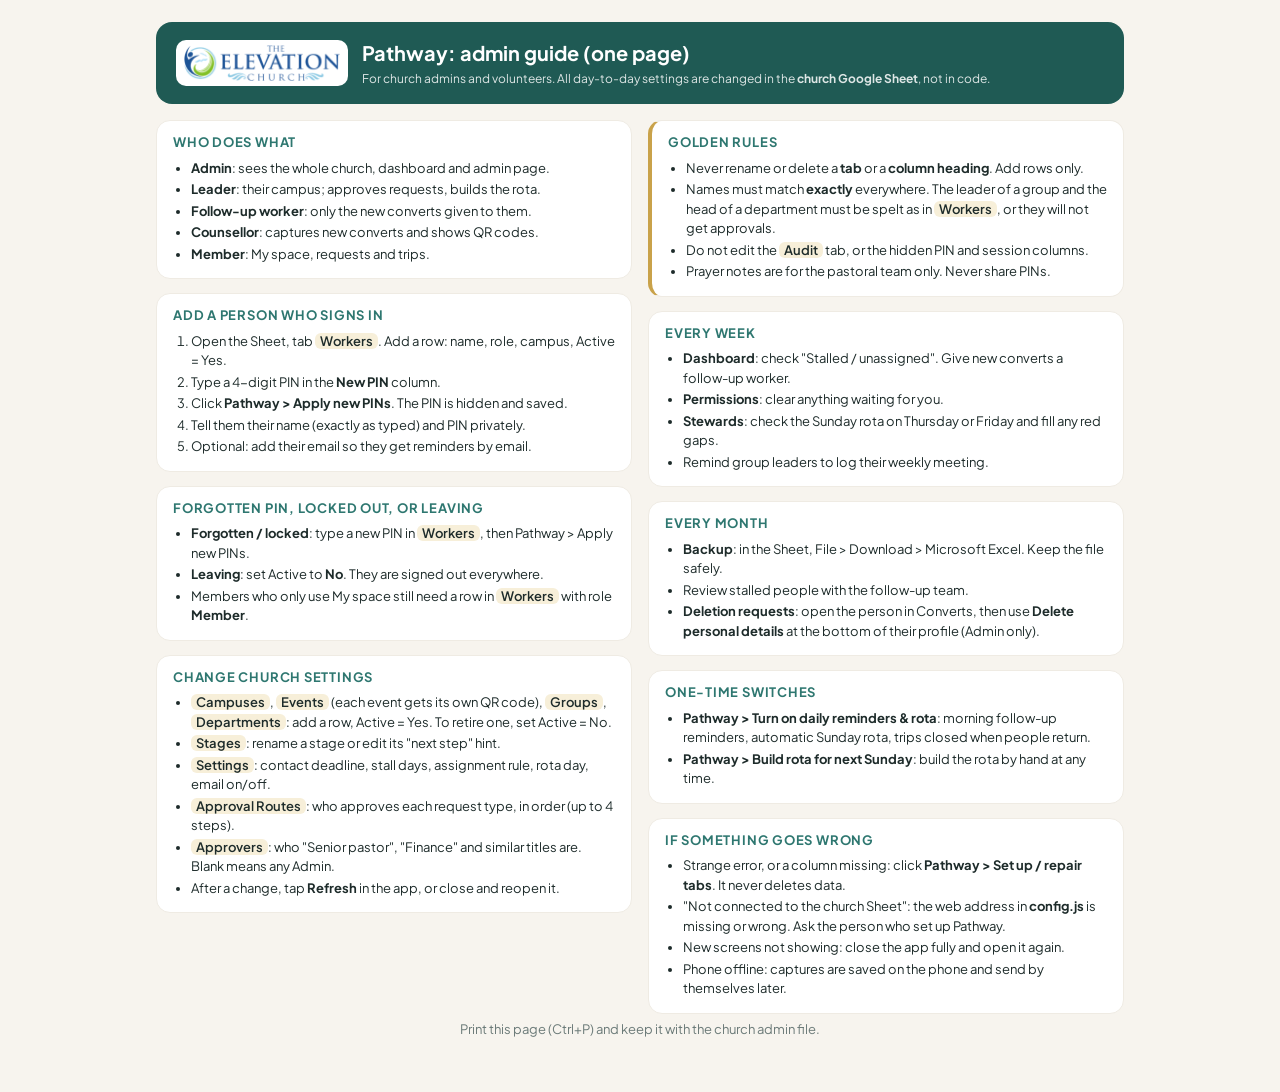
==== guide.html @ 30faadc1 "Add files via upload" ====
<!doctype html>
<html lang="en"><head><meta charset="utf-8"><meta name="viewport" content="width=device-width,initial-scale=1">
<title>Pathway admin guide</title>
<link href="https://fonts.googleapis.com/css2?family=Plus+Jakarta+Sans:wght@400;600;700;800&display=swap" rel="stylesheet">
<style>
:root{--teal:#2E7770;--teal-d:#1F5A54;--gold:#C9A24A;--gold-l:#F7EFD9;--bg:#F7F4EE;--ink:#1D2B2A;--muted:#6B7A78;--line:#E7E2D8}
*{box-sizing:border-box}body{margin:0;background:var(--bg);color:var(--ink);font:13px/1.5 "Plus Jakarta Sans",system-ui,sans-serif}
.page{max-width:1000px;margin:0 auto;padding:22px 16px 40px}
header{display:flex;gap:14px;align-items:center;background:var(--teal-d);color:#fff;border-radius:16px;padding:16px 20px;margin-bottom:16px}
header img{height:46px;background:#fff;border-radius:10px;padding:5px 8px}header h1{margin:0;font-size:20px}header p{margin:2px 0 0;opacity:.85;font-size:12px}
.cols{columns:2 320px;column-gap:16px}
.box{break-inside:avoid;background:#fff;border:1px solid #EFEBE3;border-radius:14px;padding:12px 16px;margin:0 0 14px}
h2{font-size:13px;margin:0 0 6px;color:var(--teal);text-transform:uppercase;letter-spacing:.06em}
ol,ul{margin:0;padding-left:18px}li{margin:2px 0}b{font-weight:700}.tab{background:var(--gold-l);border-radius:6px;padding:0 5px;font-weight:600;white-space:nowrap}
.warn{border-left:4px solid var(--gold)}.muted{color:var(--muted)}
@media print{body{background:#fff;font-size:10.5px}.page{padding:0}.box{border-color:#ddd;padding:8px 12px;margin-bottom:8px}header{padding:10px 14px;margin-bottom:10px}@page{margin:10mm}}
</style></head><body><div class="page">
<header><img src="img/logo-full.png" alt=""><div><h1>Pathway: admin guide (one page)</h1><p>For church admins and volunteers. All day-to-day settings are changed in the <b>church Google Sheet</b>, not in code.</p></div></header>
<div class="cols">
<div class="box"><h2>Who does what</h2><ul>
<li><b>Admin</b>: sees the whole church, dashboard and admin page.</li>
<li><b>Leader</b>: their campus; approves requests, builds the rota.</li>
<li><b>Follow-up worker</b>: only the new converts given to them.</li>
<li><b>Counsellor</b>: captures new converts and shows QR codes.</li>
<li><b>Member</b>: My space, requests and trips.</li></ul></div>
<div class="box"><h2>Add a person who signs in</h2><ol>
<li>Open the Sheet, tab <span class="tab">Workers</span>. Add a row: name, role, campus, Active = Yes.</li>
<li>Type a 4-digit PIN in the <b>New PIN</b> column.</li>
<li>Click <b>Pathway &gt; Apply new PINs</b>. The PIN is hidden and saved.</li>
<li>Tell them their name (exactly as typed) and PIN privately.</li>
<li>Optional: add their email so they get reminders by email.</li></ol></div>
<div class="box"><h2>Forgotten PIN, locked out, or leaving</h2><ul>
<li><b>Forgotten / locked</b>: type a new PIN in <span class="tab">Workers</span>, then Pathway &gt; Apply new PINs.</li>
<li><b>Leaving</b>: set Active to <b>No</b>. They are signed out everywhere.</li>
<li>Members who only use My space still need a row in <span class="tab">Workers</span> with role <b>Member</b>.</li></ul></div>
<div class="box"><h2>Change church settings</h2><ul>
<li><span class="tab">Campuses</span>, <span class="tab">Events</span> (each event gets its own QR code), <span class="tab">Groups</span>, <span class="tab">Departments</span>: add a row, Active = Yes. To retire one, set Active = No.</li>
<li><span class="tab">Stages</span>: rename a stage or edit its "next step" hint.</li>
<li><span class="tab">Settings</span>: contact deadline, stall days, assignment rule, rota day, email on/off.</li>
<li><span class="tab">Approval Routes</span>: who approves each request type, in order (up to 4 steps).</li>
<li><span class="tab">Approvers</span>: who "Senior pastor", "Finance" and similar titles are. Blank means any Admin.</li>
<li>After a change, tap <b>Refresh</b> in the app, or close and reopen it.</li></ul></div>
<div class="box warn"><h2>Golden rules</h2><ul>
<li>Never rename or delete a <b>tab</b> or a <b>column heading</b>. Add rows only.</li>
<li>Names must match <b>exactly</b> everywhere. The leader of a group and the head of a department must be spelt as in <span class="tab">Workers</span>, or they will not get approvals.</li>
<li>Do not edit the <span class="tab">Audit</span> tab, or the hidden PIN and session columns.</li>
<li>Prayer notes are for the pastoral team only. Never share PINs.</li></ul></div>
<div class="box"><h2>Every week</h2><ul>
<li><b>Dashboard</b>: check "Stalled / unassigned". Give new converts a follow-up worker.</li>
<li><b>Permissions</b>: clear anything waiting for you.</li>
<li><b>Stewards</b>: check the Sunday rota on Thursday or Friday and fill any red gaps.</li>
<li>Remind group leaders to log their weekly meeting.</li></ul></div>
<div class="box"><h2>Every month</h2><ul>
<li><b>Backup</b>: in the Sheet, File &gt; Download &gt; Microsoft Excel. Keep the file safely.</li>
<li>Review stalled people with the follow-up team.</li>
<li><b>Deletion requests</b>: open the person in Converts, then use <b>Delete personal details</b> at the bottom of their profile (Admin only).</li></ul></div>
<div class="box"><h2>One-time switches</h2><ul>
<li><b>Pathway &gt; Turn on daily reminders &amp; rota</b>: morning follow-up reminders, automatic Sunday rota, trips closed when people return.</li>
<li><b>Pathway &gt; Build rota for next Sunday</b>: build the rota by hand at any time.</li></ul></div>
<div class="box"><h2>If something goes wrong</h2><ul>
<li>Strange error, or a column missing: click <b>Pathway &gt; Set up / repair tabs</b>. It never deletes data.</li>
<li>"Not connected to the church Sheet": the web address in <b>config.js</b> is missing or wrong. Ask the person who set up Pathway.</li>
<li>New screens not showing: close the app fully and open it again.</li>
<li>Phone offline: captures are saved on the phone and send by themselves later.</li></ul></div>
</div>
<p class="muted" style="text-align:center;margin-top:6px">Print this page (Ctrl+P) and keep it with the church admin file.</p>
</div></body></html>
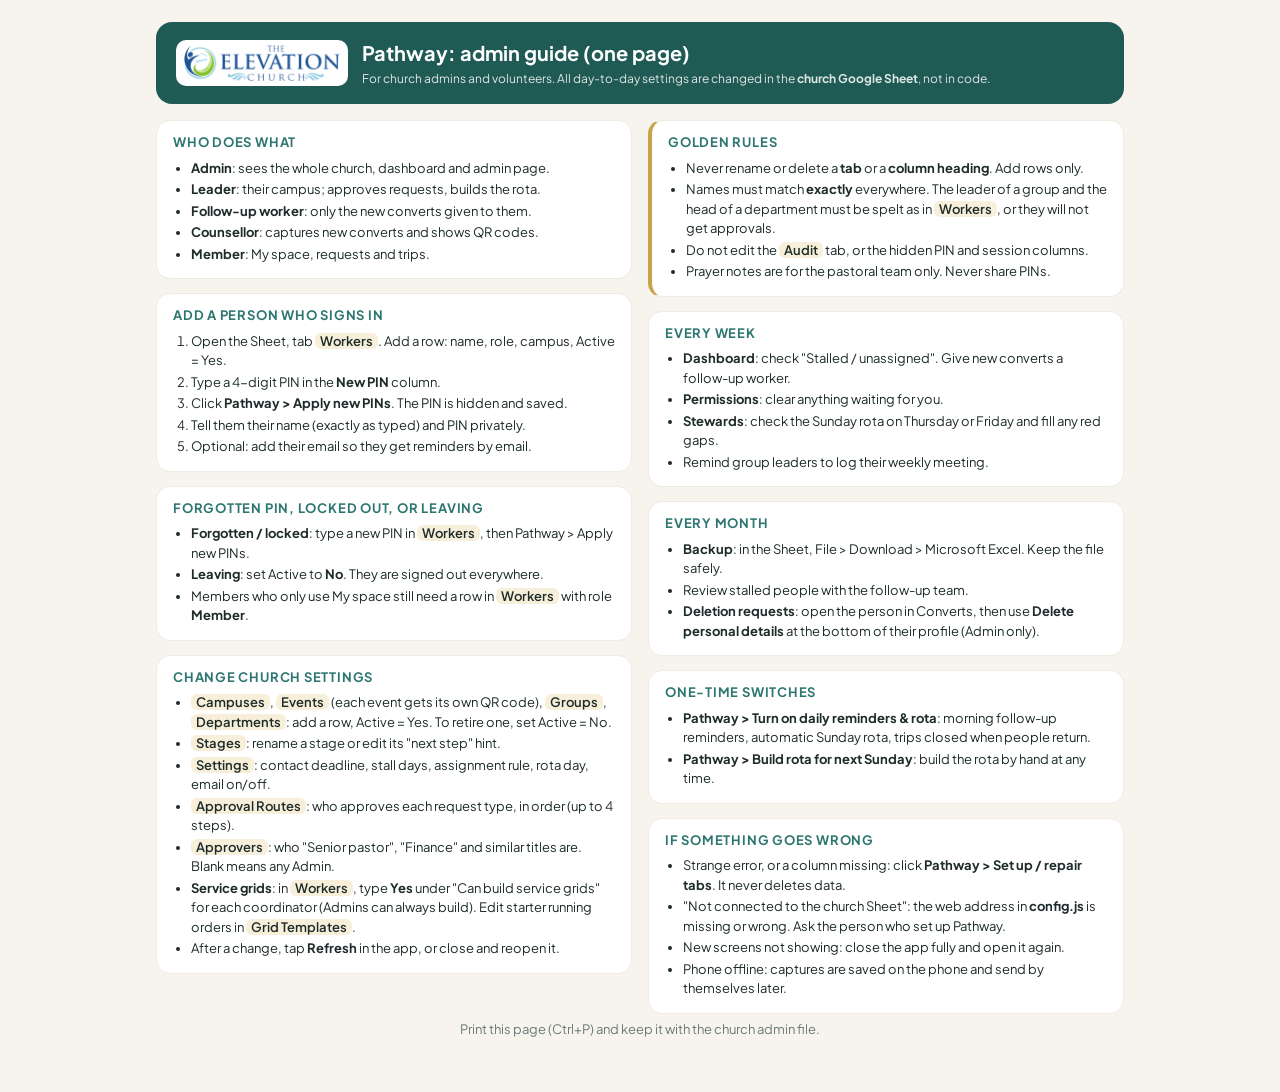
==== commit c48dbaea: "Add files via upload" ====
--- a/guide.html
+++ b/guide.html
@@ -39,6 +39,7 @@
 <li><span class="tab">Settings</span>: contact deadline, stall days, assignment rule, rota day, email on/off.</li>
 <li><span class="tab">Approval Routes</span>: who approves each request type, in order (up to 4 steps).</li>
 <li><span class="tab">Approvers</span>: who "Senior pastor", "Finance" and similar titles are. Blank means any Admin.</li>
+<li><b>Service grids</b>: in <span class="tab">Workers</span>, type <b>Yes</b> under "Can build service grids" for each coordinator (Admins can always build). Edit starter running orders in <span class="tab">Grid Templates</span>.</li>
 <li>After a change, tap <b>Refresh</b> in the app, or close and reopen it.</li></ul></div>
 <div class="box warn"><h2>Golden rules</h2><ul>
 <li>Never rename or delete a <b>tab</b> or a <b>column heading</b>. Add rows only.</li>
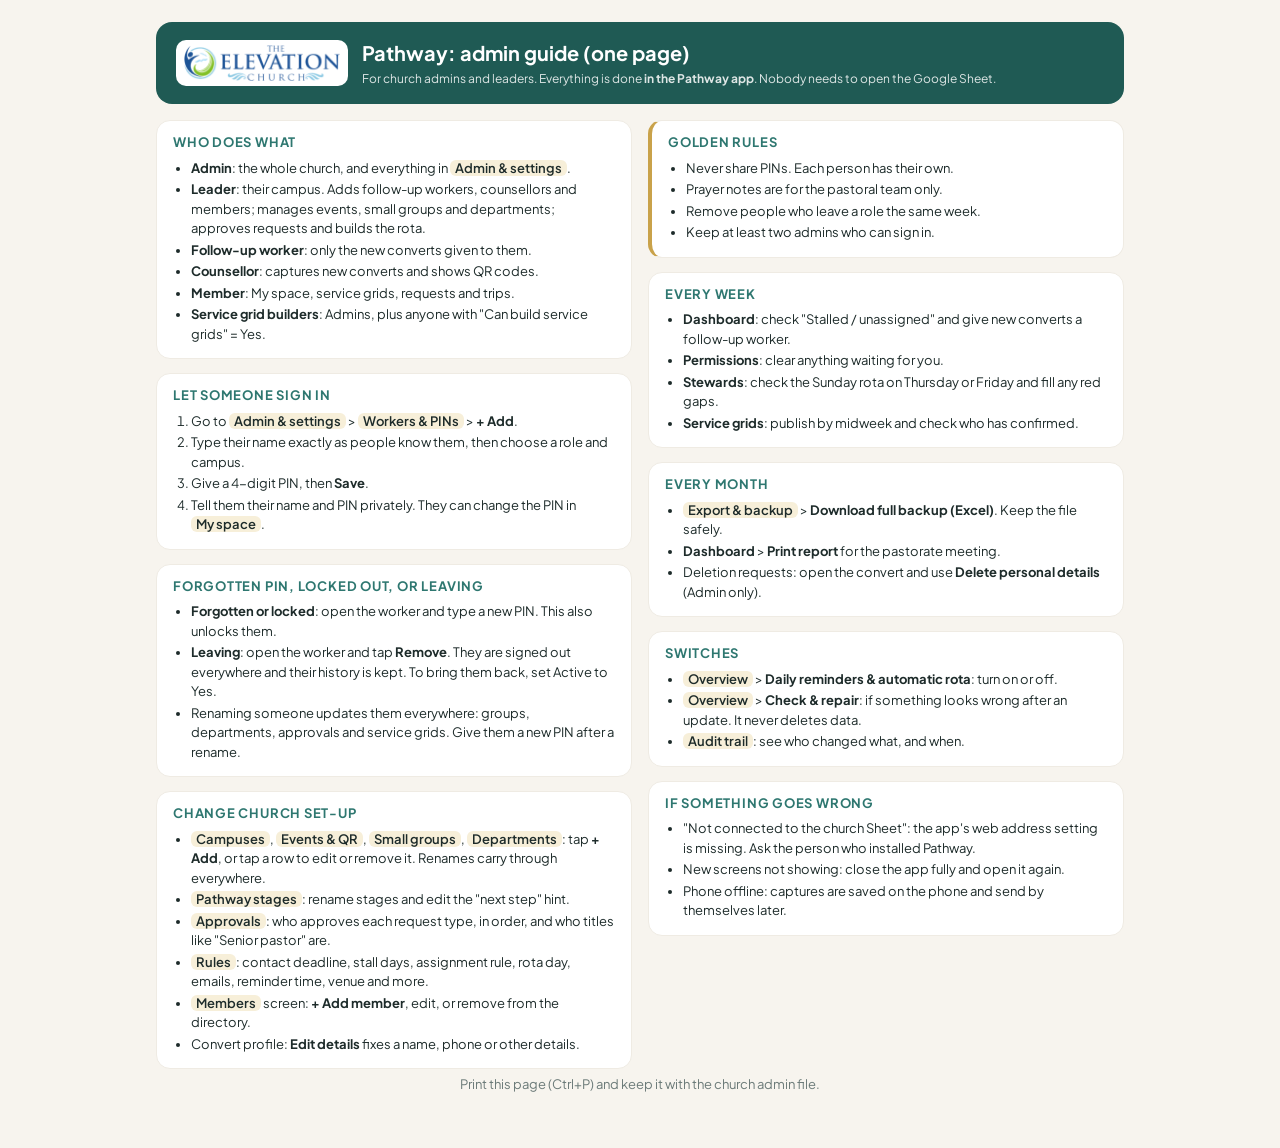
==== commit 21ed451a: "Add files via upload" ====
--- a/guide.html
+++ b/guide.html
@@ -15,52 +15,51 @@
 .warn{border-left:4px solid var(--gold)}.muted{color:var(--muted)}
 @media print{body{background:#fff;font-size:10.5px}.page{padding:0}.box{border-color:#ddd;padding:8px 12px;margin-bottom:8px}header{padding:10px 14px;margin-bottom:10px}@page{margin:10mm}}
 </style></head><body><div class="page">
-<header><img src="img/logo-full.png" alt=""><div><h1>Pathway: admin guide (one page)</h1><p>For church admins and volunteers. All day-to-day settings are changed in the <b>church Google Sheet</b>, not in code.</p></div></header>
+<header><img src="img/logo-full.png" alt=""><div><h1>Pathway: admin guide (one page)</h1><p>For church admins and leaders. Everything is done <b>in the Pathway app</b>. Nobody needs to open the Google Sheet.</p></div></header>
 <div class="cols">
 <div class="box"><h2>Who does what</h2><ul>
-<li><b>Admin</b>: sees the whole church, dashboard and admin page.</li>
-<li><b>Leader</b>: their campus; approves requests, builds the rota.</li>
+<li><b>Admin</b>: the whole church, and everything in <span class="tab">Admin &amp; settings</span>.</li>
+<li><b>Leader</b>: their campus. Adds follow-up workers, counsellors and members; manages events, small groups and departments; approves requests and builds the rota.</li>
 <li><b>Follow-up worker</b>: only the new converts given to them.</li>
 <li><b>Counsellor</b>: captures new converts and shows QR codes.</li>
-<li><b>Member</b>: My space, requests and trips.</li></ul></div>
-<div class="box"><h2>Add a person who signs in</h2><ol>
-<li>Open the Sheet, tab <span class="tab">Workers</span>. Add a row: name, role, campus, Active = Yes.</li>
-<li>Type a 4-digit PIN in the <b>New PIN</b> column.</li>
-<li>Click <b>Pathway &gt; Apply new PINs</b>. The PIN is hidden and saved.</li>
-<li>Tell them their name (exactly as typed) and PIN privately.</li>
-<li>Optional: add their email so they get reminders by email.</li></ol></div>
+<li><b>Member</b>: My space, service grids, requests and trips.</li>
+<li><b>Service grid builders</b>: Admins, plus anyone with "Can build service grids" = Yes.</li></ul></div>
+<div class="box"><h2>Let someone sign in</h2><ol>
+<li>Go to <span class="tab">Admin &amp; settings</span> &gt; <span class="tab">Workers &amp; PINs</span> &gt; <b>+ Add</b>.</li>
+<li>Type their name exactly as people know them, then choose a role and campus.</li>
+<li>Give a 4-digit PIN, then <b>Save</b>.</li>
+<li>Tell them their name and PIN privately. They can change the PIN in <span class="tab">My space</span>.</li></ol></div>
 <div class="box"><h2>Forgotten PIN, locked out, or leaving</h2><ul>
-<li><b>Forgotten / locked</b>: type a new PIN in <span class="tab">Workers</span>, then Pathway &gt; Apply new PINs.</li>
-<li><b>Leaving</b>: set Active to <b>No</b>. They are signed out everywhere.</li>
-<li>Members who only use My space still need a row in <span class="tab">Workers</span> with role <b>Member</b>.</li></ul></div>
-<div class="box"><h2>Change church settings</h2><ul>
-<li><span class="tab">Campuses</span>, <span class="tab">Events</span> (each event gets its own QR code), <span class="tab">Groups</span>, <span class="tab">Departments</span>: add a row, Active = Yes. To retire one, set Active = No.</li>
-<li><span class="tab">Stages</span>: rename a stage or edit its "next step" hint.</li>
-<li><span class="tab">Settings</span>: contact deadline, stall days, assignment rule, rota day, email on/off.</li>
-<li><span class="tab">Approval Routes</span>: who approves each request type, in order (up to 4 steps).</li>
-<li><span class="tab">Approvers</span>: who "Senior pastor", "Finance" and similar titles are. Blank means any Admin.</li>
-<li><b>Service grids</b>: in <span class="tab">Workers</span>, type <b>Yes</b> under "Can build service grids" for each coordinator (Admins can always build). Edit starter running orders in <span class="tab">Grid Templates</span>.</li>
-<li>After a change, tap <b>Refresh</b> in the app, or close and reopen it.</li></ul></div>
+<li><b>Forgotten or locked</b>: open the worker and type a new PIN. This also unlocks them.</li>
+<li><b>Leaving</b>: open the worker and tap <b>Remove</b>. They are signed out everywhere and their history is kept. To bring them back, set Active to Yes.</li>
+<li>Renaming someone updates them everywhere: groups, departments, approvals and service grids. Give them a new PIN after a rename.</li></ul></div>
+<div class="box"><h2>Change church set-up</h2><ul>
+<li><span class="tab">Campuses</span>, <span class="tab">Events &amp; QR</span>, <span class="tab">Small groups</span>, <span class="tab">Departments</span>: tap <b>+ Add</b>, or tap a row to edit or remove it. Renames carry through everywhere.</li>
+<li><span class="tab">Pathway stages</span>: rename stages and edit the "next step" hint.</li>
+<li><span class="tab">Approvals</span>: who approves each request type, in order, and who titles like "Senior pastor" are.</li>
+<li><span class="tab">Rules</span>: contact deadline, stall days, assignment rule, rota day, emails, reminder time, venue and more.</li>
+<li><span class="tab">Members</span> screen: <b>+ Add member</b>, edit, or remove from the directory.</li>
+<li>Convert profile: <b>Edit details</b> fixes a name, phone or other details.</li></ul></div>
 <div class="box warn"><h2>Golden rules</h2><ul>
-<li>Never rename or delete a <b>tab</b> or a <b>column heading</b>. Add rows only.</li>
-<li>Names must match <b>exactly</b> everywhere. The leader of a group and the head of a department must be spelt as in <span class="tab">Workers</span>, or they will not get approvals.</li>
-<li>Do not edit the <span class="tab">Audit</span> tab, or the hidden PIN and session columns.</li>
-<li>Prayer notes are for the pastoral team only. Never share PINs.</li></ul></div>
+<li>Never share PINs. Each person has their own.</li>
+<li>Prayer notes are for the pastoral team only.</li>
+<li>Remove people who leave a role the same week.</li>
+<li>Keep at least two admins who can sign in.</li></ul></div>
 <div class="box"><h2>Every week</h2><ul>
-<li><b>Dashboard</b>: check "Stalled / unassigned". Give new converts a follow-up worker.</li>
+<li><b>Dashboard</b>: check "Stalled / unassigned" and give new converts a follow-up worker.</li>
 <li><b>Permissions</b>: clear anything waiting for you.</li>
 <li><b>Stewards</b>: check the Sunday rota on Thursday or Friday and fill any red gaps.</li>
-<li>Remind group leaders to log their weekly meeting.</li></ul></div>
+<li><b>Service grids</b>: publish by midweek and check who has confirmed.</li></ul></div>
 <div class="box"><h2>Every month</h2><ul>
-<li><b>Backup</b>: in the Sheet, File &gt; Download &gt; Microsoft Excel. Keep the file safely.</li>
-<li>Review stalled people with the follow-up team.</li>
-<li><b>Deletion requests</b>: open the person in Converts, then use <b>Delete personal details</b> at the bottom of their profile (Admin only).</li></ul></div>
-<div class="box"><h2>One-time switches</h2><ul>
-<li><b>Pathway &gt; Turn on daily reminders &amp; rota</b>: morning follow-up reminders, automatic Sunday rota, trips closed when people return.</li>
-<li><b>Pathway &gt; Build rota for next Sunday</b>: build the rota by hand at any time.</li></ul></div>
+<li><span class="tab">Export &amp; backup</span> &gt; <b>Download full backup (Excel)</b>. Keep the file safely.</li>
+<li><b>Dashboard</b> &gt; <b>Print report</b> for the pastorate meeting.</li>
+<li>Deletion requests: open the convert and use <b>Delete personal details</b> (Admin only).</li></ul></div>
+<div class="box"><h2>Switches</h2><ul>
+<li><span class="tab">Overview</span> &gt; <b>Daily reminders &amp; automatic rota</b>: turn on or off.</li>
+<li><span class="tab">Overview</span> &gt; <b>Check &amp; repair</b>: if something looks wrong after an update. It never deletes data.</li>
+<li><span class="tab">Audit trail</span>: see who changed what, and when.</li></ul></div>
 <div class="box"><h2>If something goes wrong</h2><ul>
-<li>Strange error, or a column missing: click <b>Pathway &gt; Set up / repair tabs</b>. It never deletes data.</li>
-<li>"Not connected to the church Sheet": the web address in <b>config.js</b> is missing or wrong. Ask the person who set up Pathway.</li>
+<li>"Not connected to the church Sheet": the app's web address setting is missing. Ask the person who installed Pathway.</li>
 <li>New screens not showing: close the app fully and open it again.</li>
 <li>Phone offline: captures are saved on the phone and send by themselves later.</li></ul></div>
 </div>
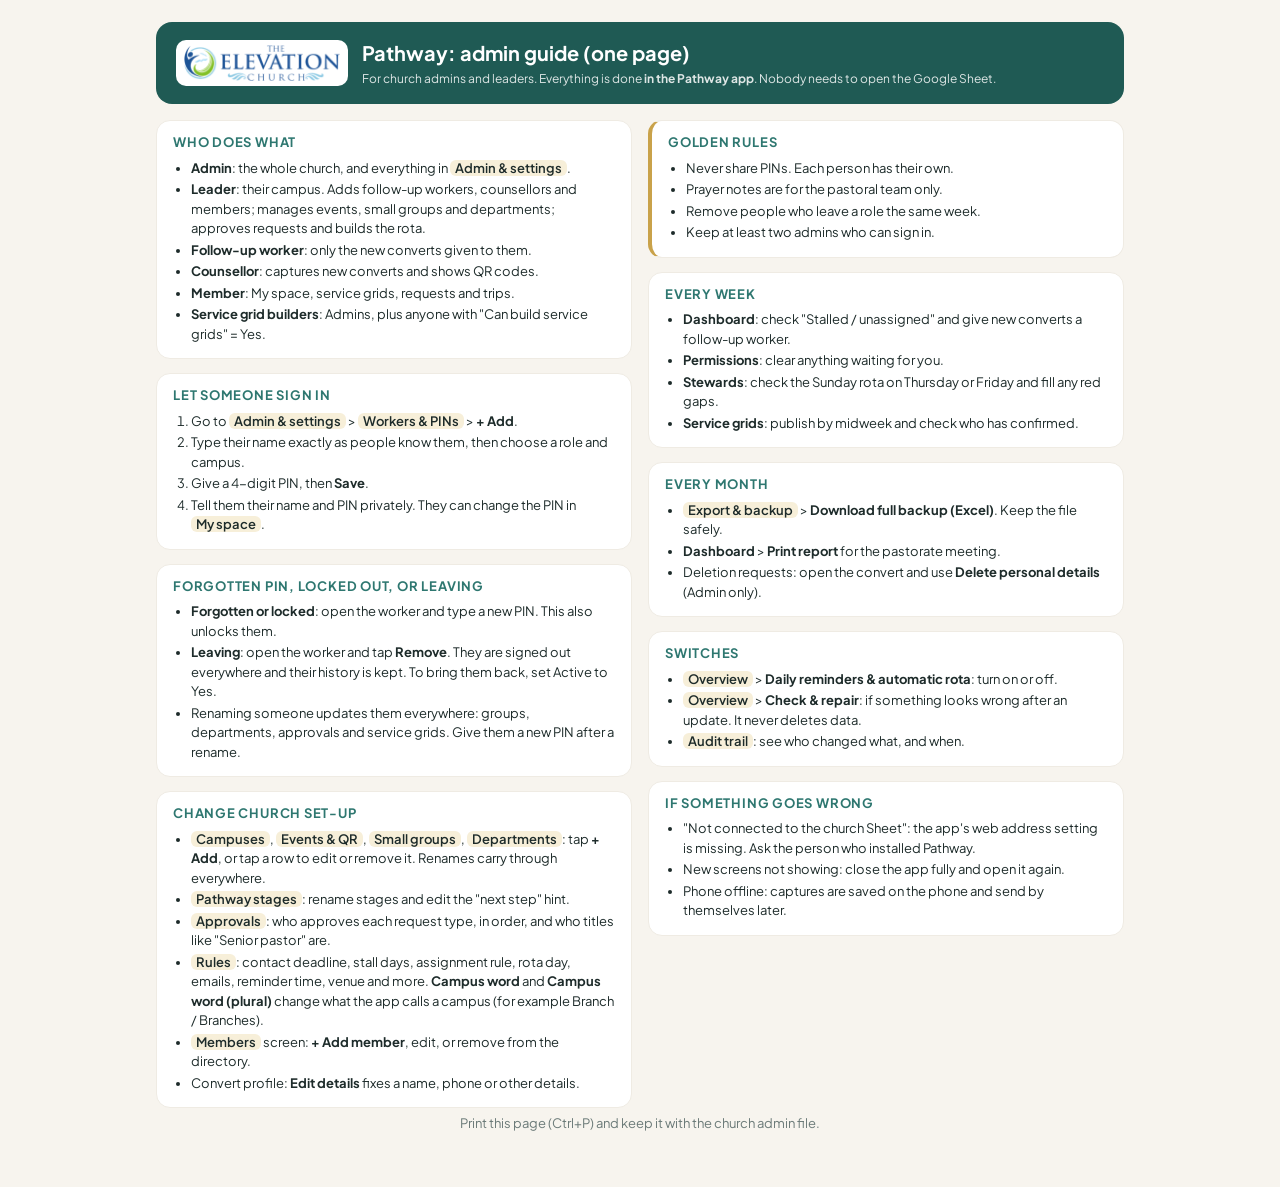
==== commit 54ddd785: "Add files via upload" ====
--- a/guide.html
+++ b/guide.html
@@ -37,7 +37,7 @@
 <li><span class="tab">Campuses</span>, <span class="tab">Events &amp; QR</span>, <span class="tab">Small groups</span>, <span class="tab">Departments</span>: tap <b>+ Add</b>, or tap a row to edit or remove it. Renames carry through everywhere.</li>
 <li><span class="tab">Pathway stages</span>: rename stages and edit the "next step" hint.</li>
 <li><span class="tab">Approvals</span>: who approves each request type, in order, and who titles like "Senior pastor" are.</li>
-<li><span class="tab">Rules</span>: contact deadline, stall days, assignment rule, rota day, emails, reminder time, venue and more.</li>
+<li><span class="tab">Rules</span>: contact deadline, stall days, assignment rule, rota day, emails, reminder time, venue and more. <b>Campus word</b> and <b>Campus word (plural)</b> change what the app calls a campus (for example Branch / Branches).</li>
 <li><span class="tab">Members</span> screen: <b>+ Add member</b>, edit, or remove from the directory.</li>
 <li>Convert profile: <b>Edit details</b> fixes a name, phone or other details.</li></ul></div>
 <div class="box warn"><h2>Golden rules</h2><ul>
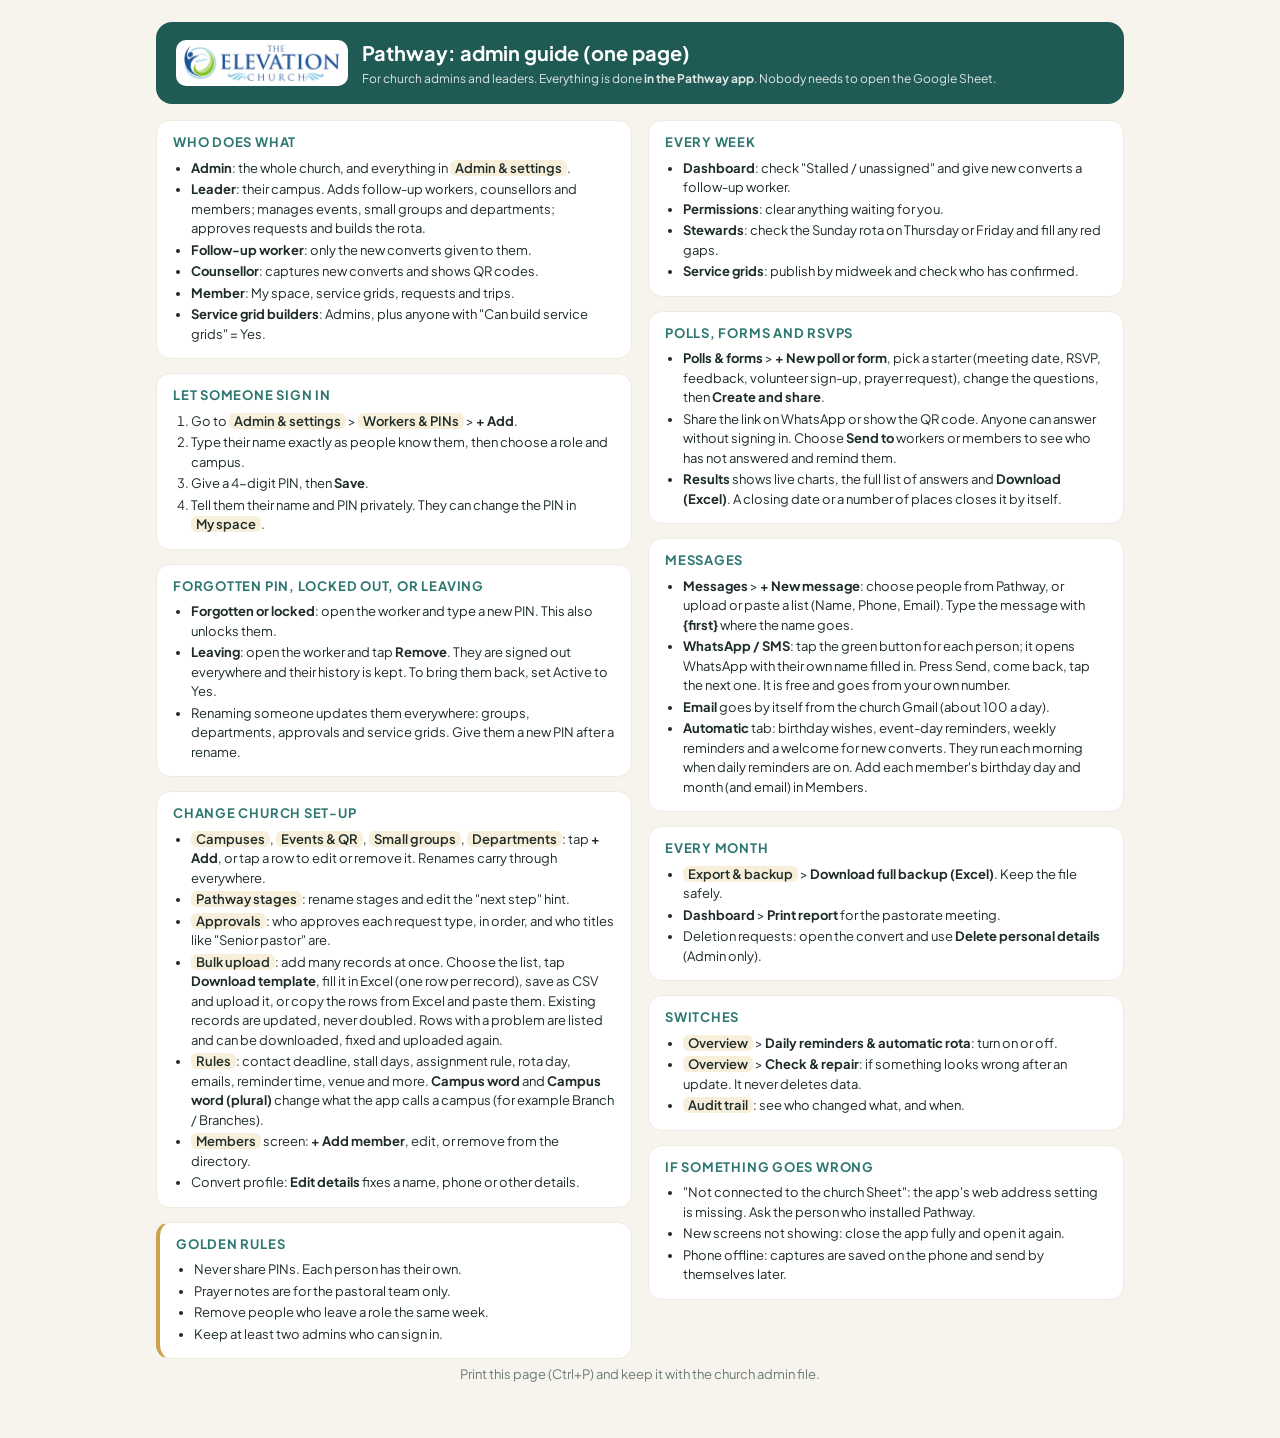
==== commit 860d802b: "Add files via upload" ====
--- a/guide.html
+++ b/guide.html
@@ -37,6 +37,7 @@
 <li><span class="tab">Campuses</span>, <span class="tab">Events &amp; QR</span>, <span class="tab">Small groups</span>, <span class="tab">Departments</span>: tap <b>+ Add</b>, or tap a row to edit or remove it. Renames carry through everywhere.</li>
 <li><span class="tab">Pathway stages</span>: rename stages and edit the "next step" hint.</li>
 <li><span class="tab">Approvals</span>: who approves each request type, in order, and who titles like "Senior pastor" are.</li>
+<li><span class="tab">Bulk upload</span>: add many records at once. Choose the list, tap <b>Download template</b>, fill it in Excel (one row per record), save as CSV and upload it, or copy the rows from Excel and paste them. Existing records are updated, never doubled. Rows with a problem are listed and can be downloaded, fixed and uploaded again.</li>
 <li><span class="tab">Rules</span>: contact deadline, stall days, assignment rule, rota day, emails, reminder time, venue and more. <b>Campus word</b> and <b>Campus word (plural)</b> change what the app calls a campus (for example Branch / Branches).</li>
 <li><span class="tab">Members</span> screen: <b>+ Add member</b>, edit, or remove from the directory.</li>
 <li>Convert profile: <b>Edit details</b> fixes a name, phone or other details.</li></ul></div>
@@ -50,6 +51,15 @@
 <li><b>Permissions</b>: clear anything waiting for you.</li>
 <li><b>Stewards</b>: check the Sunday rota on Thursday or Friday and fill any red gaps.</li>
 <li><b>Service grids</b>: publish by midweek and check who has confirmed.</li></ul></div>
+<div class="box"><h2>Polls, forms and RSVPs</h2><ul>
+<li><b>Polls &amp; forms</b> &gt; <b>+ New poll or form</b>, pick a starter (meeting date, RSVP, feedback, volunteer sign-up, prayer request), change the questions, then <b>Create and share</b>.</li>
+<li>Share the link on WhatsApp or show the QR code. Anyone can answer without signing in. Choose <b>Send to</b> workers or members to see who has not answered and remind them.</li>
+<li><b>Results</b> shows live charts, the full list of answers and <b>Download (Excel)</b>. A closing date or a number of places closes it by itself.</li></ul></div>
+<div class="box"><h2>Messages</h2><ul>
+<li><b>Messages</b> &gt; <b>+ New message</b>: choose people from Pathway, or upload or paste a list (Name, Phone, Email). Type the message with <b>{first}</b> where the name goes.</li>
+<li><b>WhatsApp / SMS</b>: tap the green button for each person; it opens WhatsApp with their own name filled in. Press Send, come back, tap the next one. It is free and goes from your own number.</li>
+<li><b>Email</b> goes by itself from the church Gmail (about 100 a day).</li>
+<li><b>Automatic</b> tab: birthday wishes, event-day reminders, weekly reminders and a welcome for new converts. They run each morning when daily reminders are on. Add each member's birthday day and month (and email) in Members.</li></ul></div>
 <div class="box"><h2>Every month</h2><ul>
 <li><span class="tab">Export &amp; backup</span> &gt; <b>Download full backup (Excel)</b>. Keep the file safely.</li>
 <li><b>Dashboard</b> &gt; <b>Print report</b> for the pastorate meeting.</li>
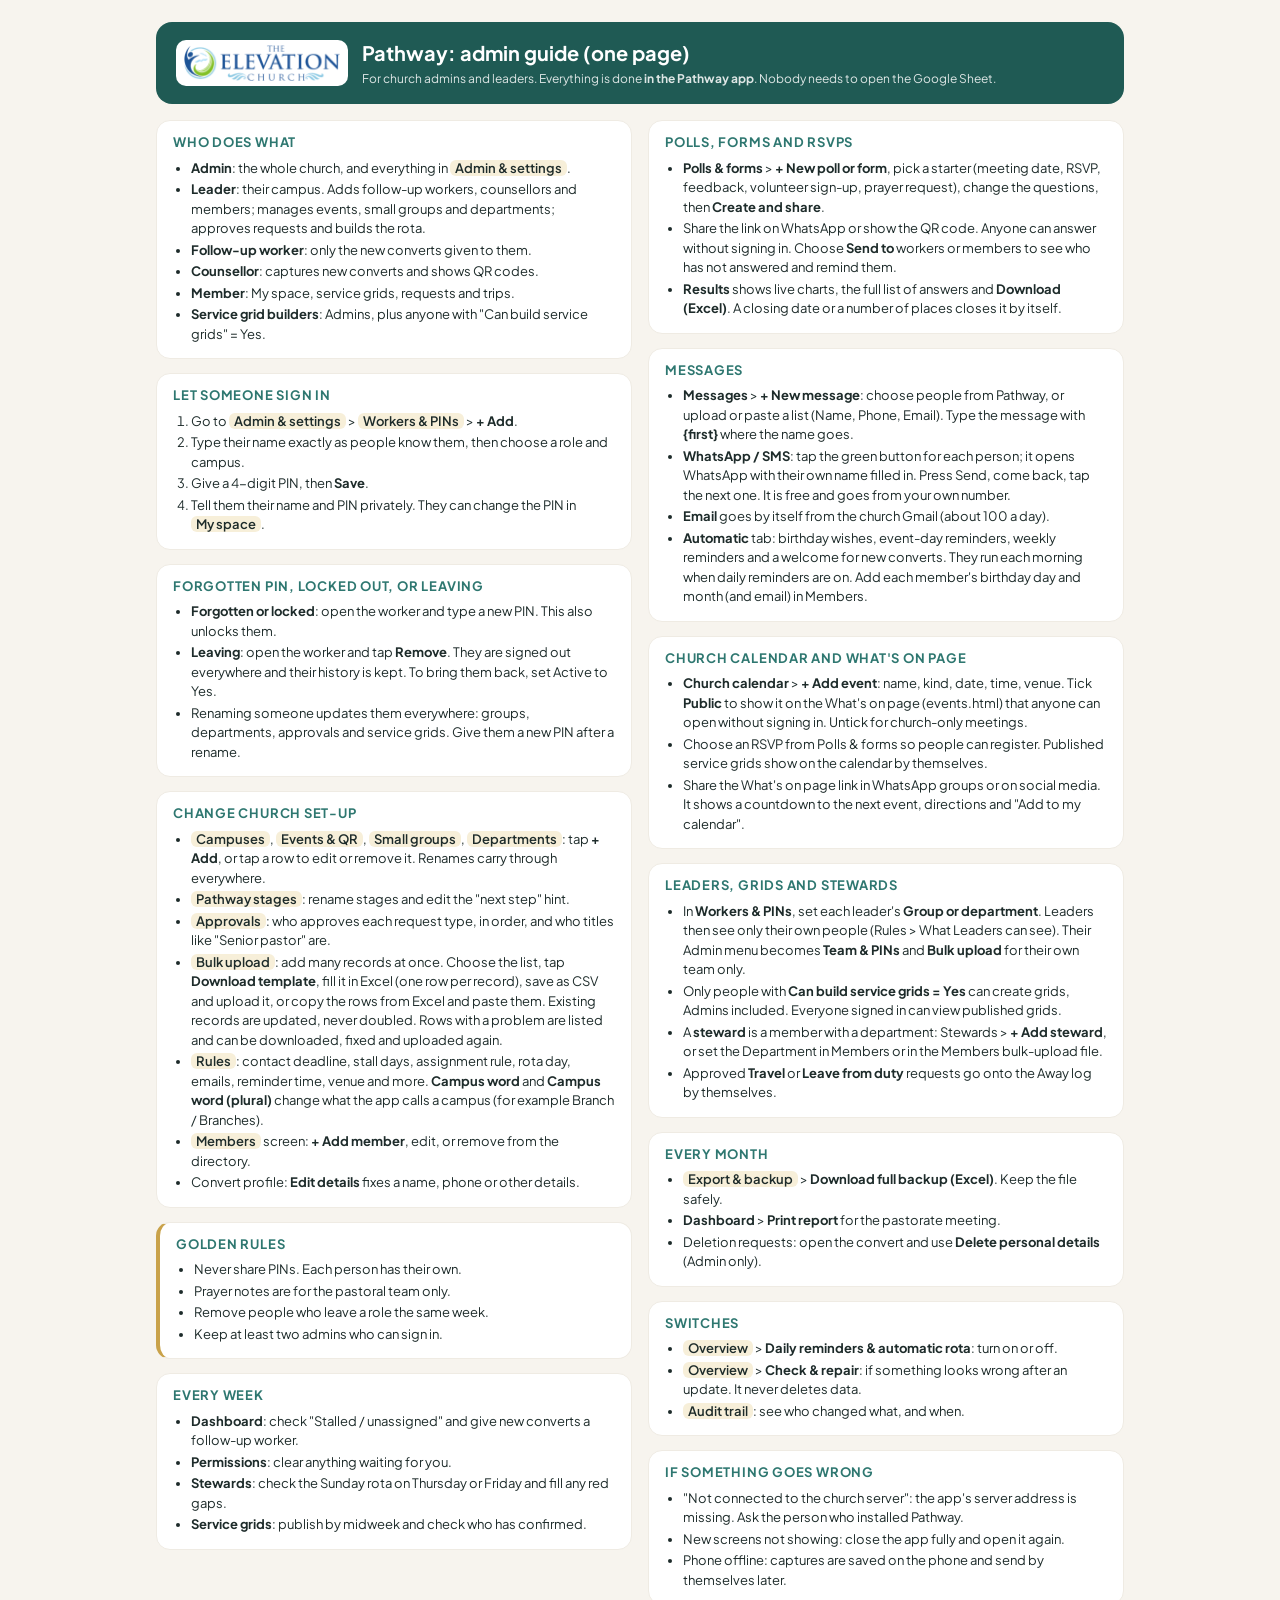
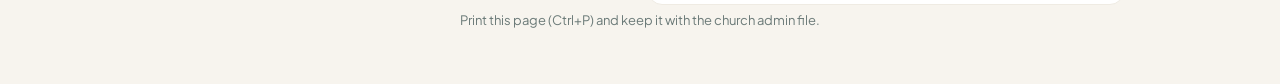
==== commit 96b40931: "Add files via upload" ====
--- a/guide.html
+++ b/guide.html
@@ -60,6 +60,15 @@
 <li><b>WhatsApp / SMS</b>: tap the green button for each person; it opens WhatsApp with their own name filled in. Press Send, come back, tap the next one. It is free and goes from your own number.</li>
 <li><b>Email</b> goes by itself from the church Gmail (about 100 a day).</li>
 <li><b>Automatic</b> tab: birthday wishes, event-day reminders, weekly reminders and a welcome for new converts. They run each morning when daily reminders are on. Add each member's birthday day and month (and email) in Members.</li></ul></div>
+<div class="box"><h2>Church calendar and What's on page</h2><ul>
+<li><b>Church calendar</b> &gt; <b>+ Add event</b>: name, kind, date, time, venue. Tick <b>Public</b> to show it on the What's on page (events.html) that anyone can open without signing in. Untick for church-only meetings.</li>
+<li>Choose an RSVP from Polls &amp; forms so people can register. Published service grids show on the calendar by themselves.</li>
+<li>Share the What's on page link in WhatsApp groups or on social media. It shows a countdown to the next event, directions and "Add to my calendar".</li></ul></div>
+<div class="box"><h2>Leaders, grids and stewards</h2><ul>
+<li>In <b>Workers &amp; PINs</b>, set each leader's <b>Group or department</b>. Leaders then see only their own people (Rules &gt; What Leaders can see). Their Admin menu becomes <b>Team &amp; PINs</b> and <b>Bulk upload</b> for their own team only.</li>
+<li>Only people with <b>Can build service grids = Yes</b> can create grids, Admins included. Everyone signed in can view published grids.</li>
+<li>A <b>steward</b> is a member with a department: Stewards &gt; <b>+ Add steward</b>, or set the Department in Members or in the Members bulk-upload file.</li>
+<li>Approved <b>Travel</b> or <b>Leave from duty</b> requests go onto the Away log by themselves.</li></ul></div>
 <div class="box"><h2>Every month</h2><ul>
 <li><span class="tab">Export &amp; backup</span> &gt; <b>Download full backup (Excel)</b>. Keep the file safely.</li>
 <li><b>Dashboard</b> &gt; <b>Print report</b> for the pastorate meeting.</li>
@@ -69,7 +78,7 @@
 <li><span class="tab">Overview</span> &gt; <b>Check &amp; repair</b>: if something looks wrong after an update. It never deletes data.</li>
 <li><span class="tab">Audit trail</span>: see who changed what, and when.</li></ul></div>
 <div class="box"><h2>If something goes wrong</h2><ul>
-<li>"Not connected to the church Sheet": the app's web address setting is missing. Ask the person who installed Pathway.</li>
+<li>"Not connected to the church server": the app's server address is missing. Ask the person who installed Pathway.</li>
 <li>New screens not showing: close the app fully and open it again.</li>
 <li>Phone offline: captures are saved on the phone and send by themselves later.</li></ul></div>
 </div>
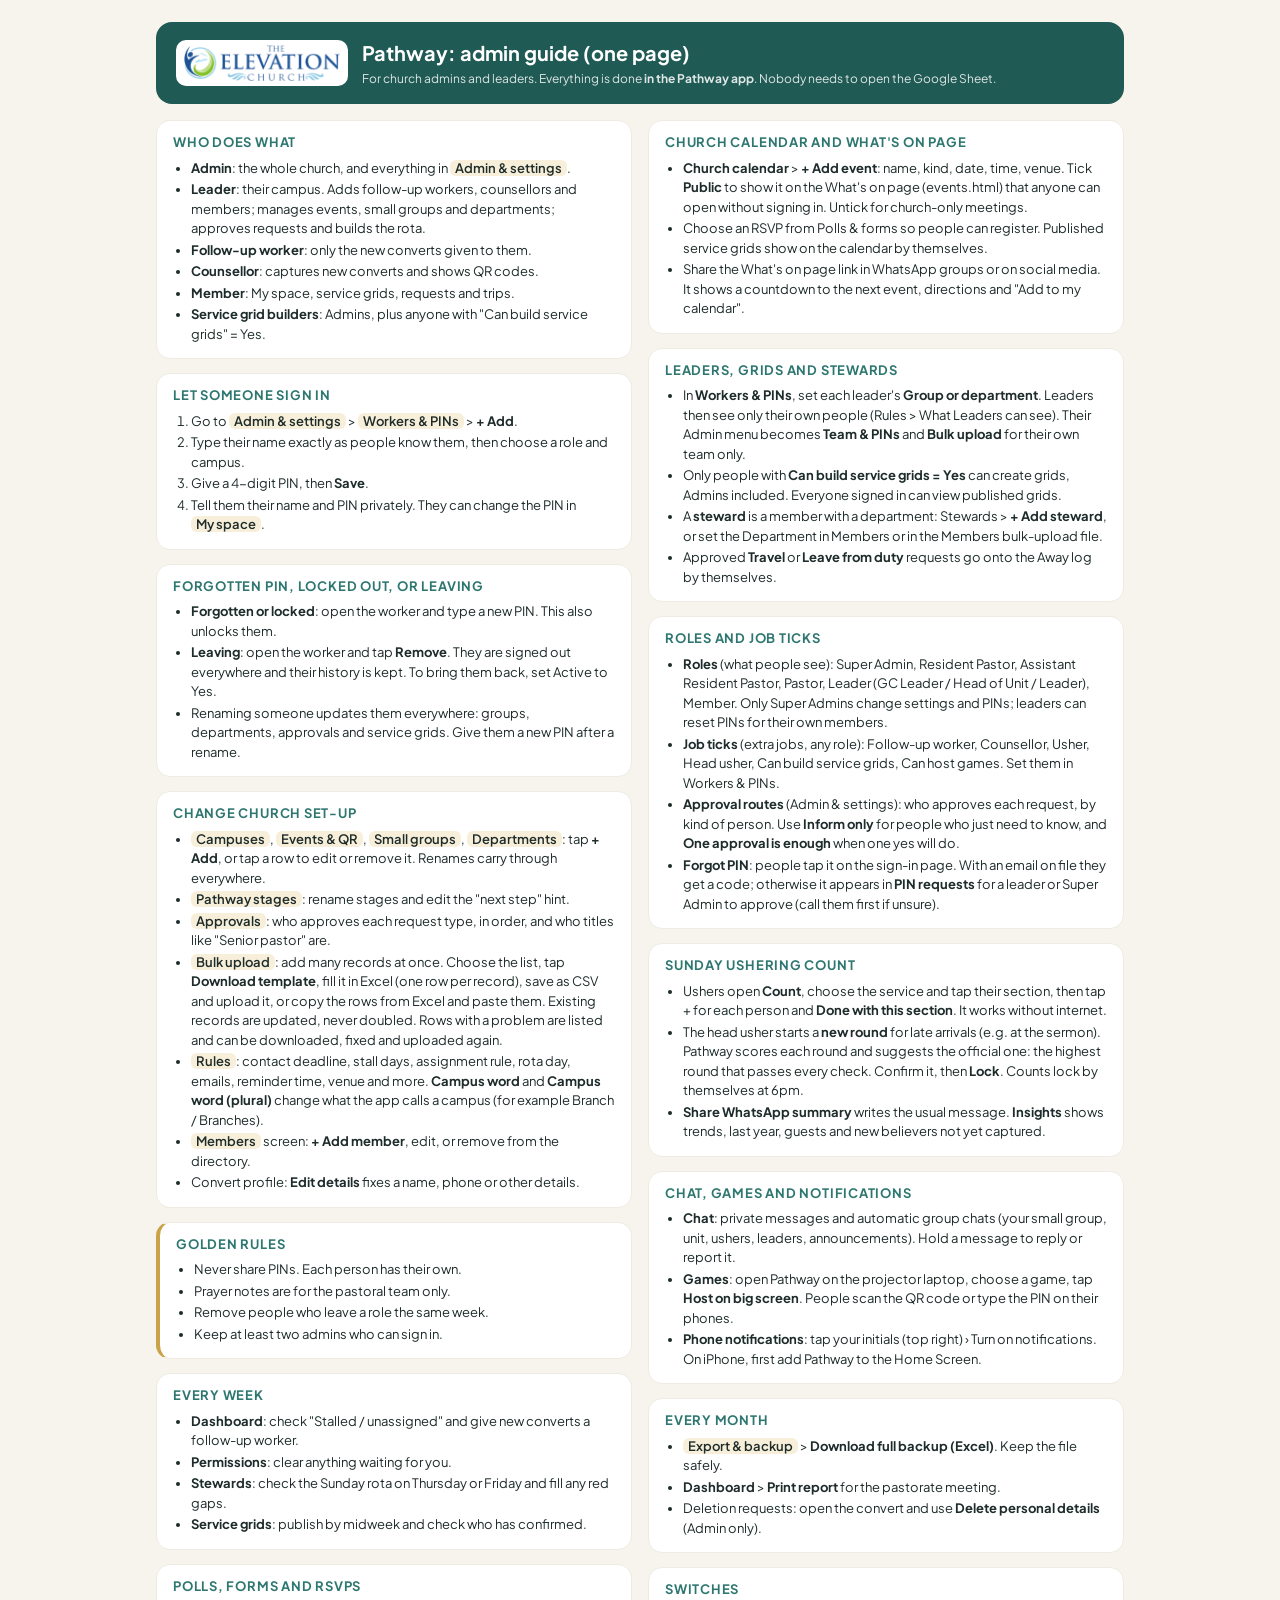
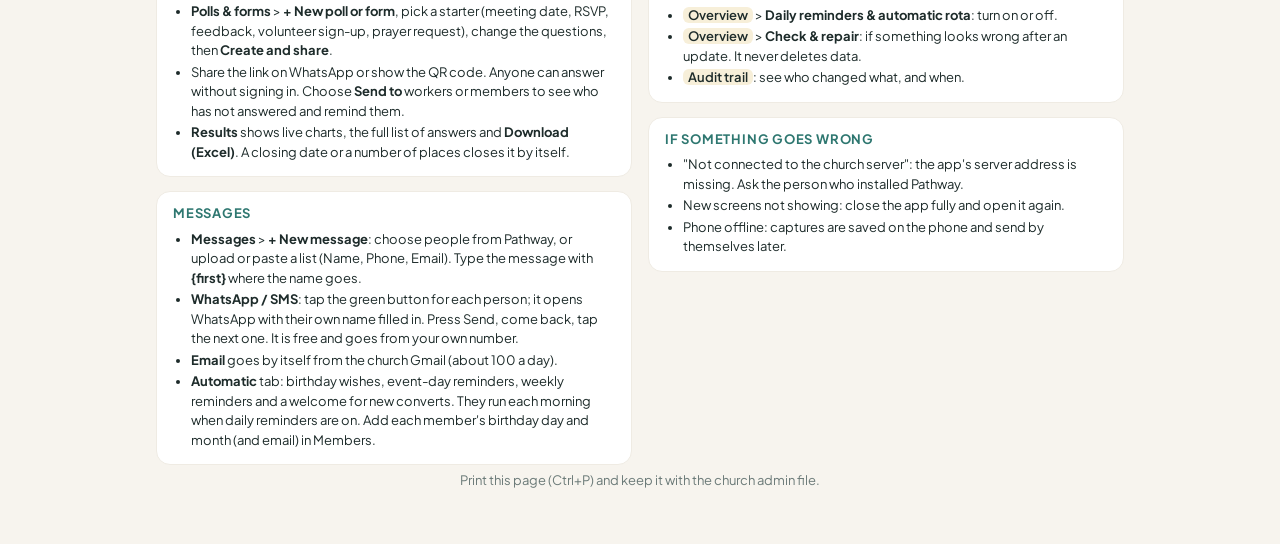
==== commit a6d2eacc: "Add files via upload" ====
--- a/guide.html
+++ b/guide.html
@@ -69,6 +69,19 @@
 <li>Only people with <b>Can build service grids = Yes</b> can create grids, Admins included. Everyone signed in can view published grids.</li>
 <li>A <b>steward</b> is a member with a department: Stewards &gt; <b>+ Add steward</b>, or set the Department in Members or in the Members bulk-upload file.</li>
 <li>Approved <b>Travel</b> or <b>Leave from duty</b> requests go onto the Away log by themselves.</li></ul></div>
+<div class="box"><h2>Roles and job ticks</h2><ul>
+<li><b>Roles</b> (what people see): Super Admin, Resident Pastor, Assistant Resident Pastor, Pastor, Leader (GC Leader / Head of Unit / Leader), Member. Only Super Admins change settings and PINs; leaders can reset PINs for their own members.</li>
+<li><b>Job ticks</b> (extra jobs, any role): Follow-up worker, Counsellor, Usher, Head usher, Can build service grids, Can host games. Set them in Workers &amp; PINs.</li>
+<li><b>Approval routes</b> (Admin &amp; settings): who approves each request, by kind of person. Use <b>Inform only</b> for people who just need to know, and <b>One approval is enough</b> when one yes will do.</li>
+<li><b>Forgot PIN</b>: people tap it on the sign-in page. With an email on file they get a code; otherwise it appears in <b>PIN requests</b> for a leader or Super Admin to approve (call them first if unsure).</li></ul></div>
+<div class="box"><h2>Sunday ushering count</h2><ul>
+<li>Ushers open <b>Count</b>, choose the service and tap their section, then tap + for each person and <b>Done with this section</b>. It works without internet.</li>
+<li>The head usher starts a <b>new round</b> for late arrivals (e.g. at the sermon). Pathway scores each round and suggests the official one: the highest round that passes every check. Confirm it, then <b>Lock</b>. Counts lock by themselves at 6pm.</li>
+<li><b>Share WhatsApp summary</b> writes the usual message. <b>Insights</b> shows trends, last year, guests and new believers not yet captured.</li></ul></div>
+<div class="box"><h2>Chat, games and notifications</h2><ul>
+<li><b>Chat</b>: private messages and automatic group chats (your small group, unit, ushers, leaders, announcements). Hold a message to reply or report it.</li>
+<li><b>Games</b>: open Pathway on the projector laptop, choose a game, tap <b>Host on big screen</b>. People scan the QR code or type the PIN on their phones.</li>
+<li><b>Phone notifications</b>: tap your initials (top right) › Turn on notifications. On iPhone, first add Pathway to the Home Screen.</li></ul></div>
 <div class="box"><h2>Every month</h2><ul>
 <li><span class="tab">Export &amp; backup</span> &gt; <b>Download full backup (Excel)</b>. Keep the file safely.</li>
 <li><b>Dashboard</b> &gt; <b>Print report</b> for the pastorate meeting.</li>
